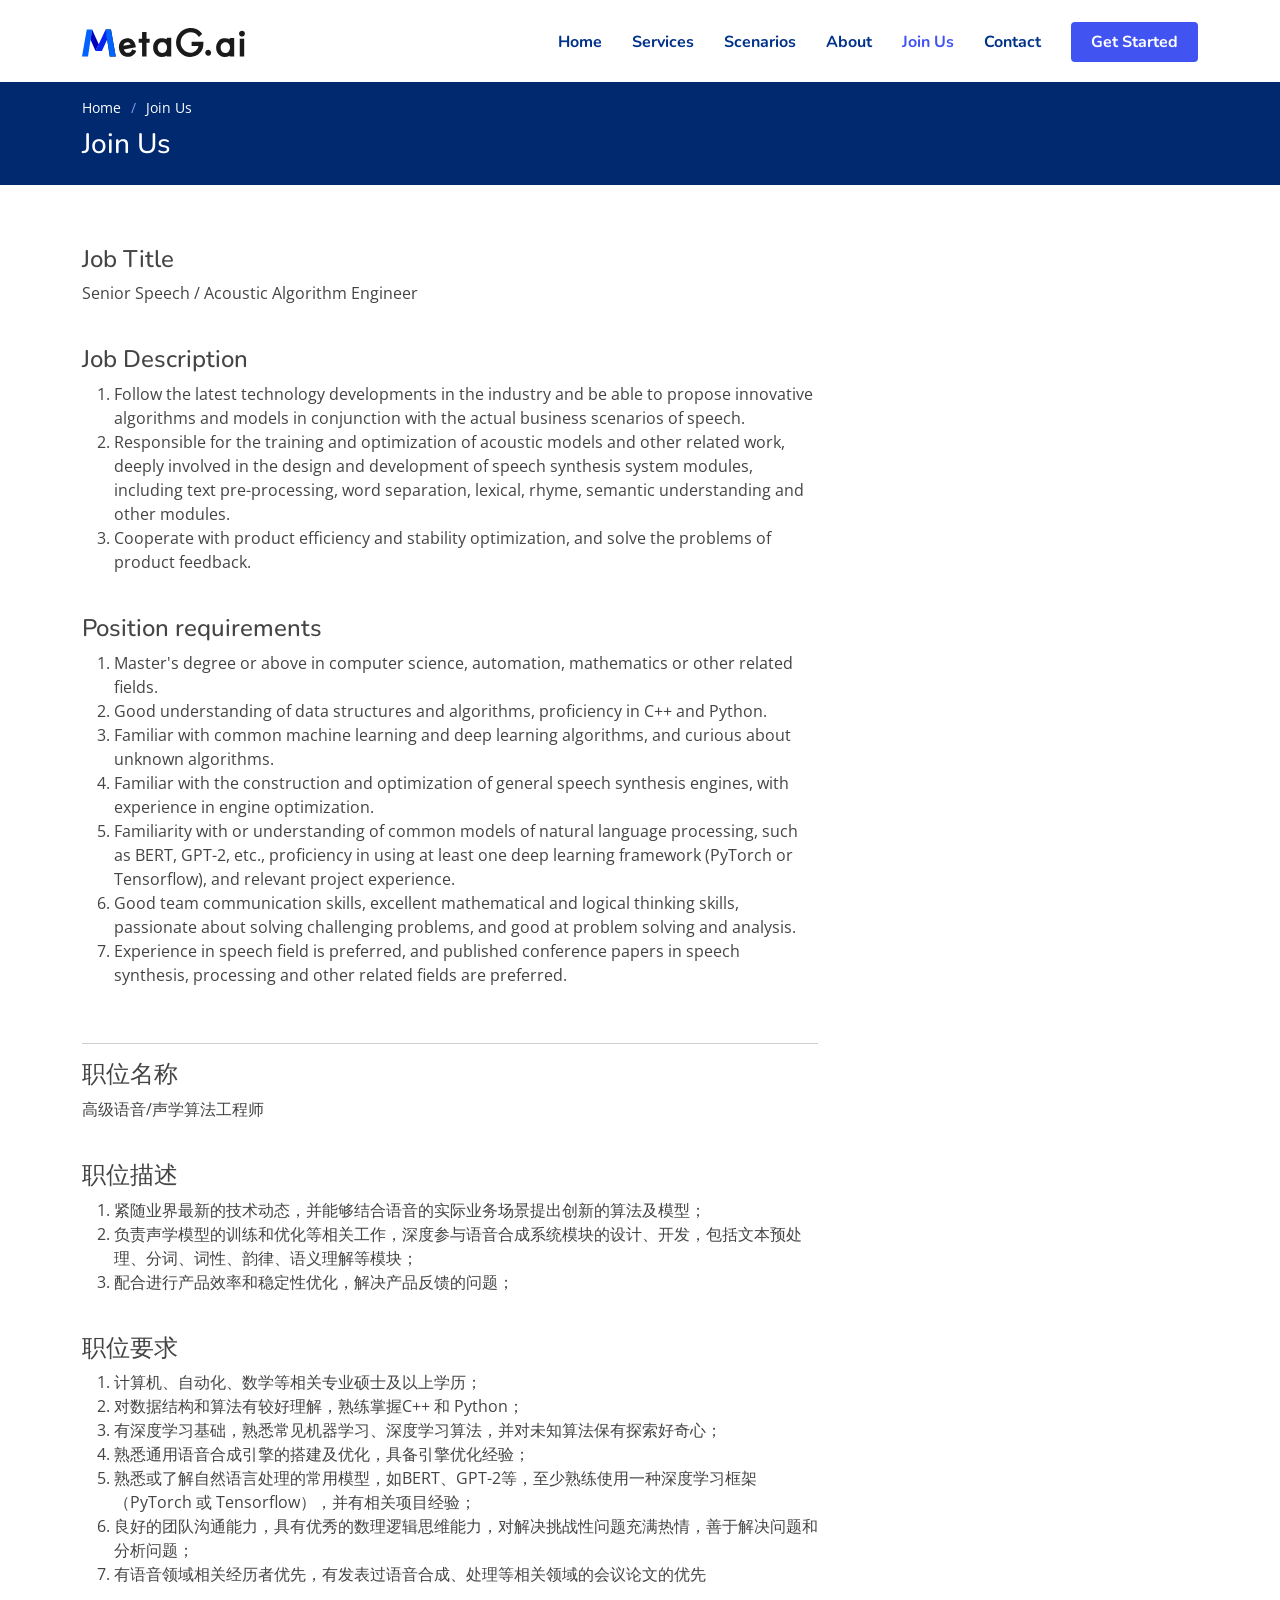
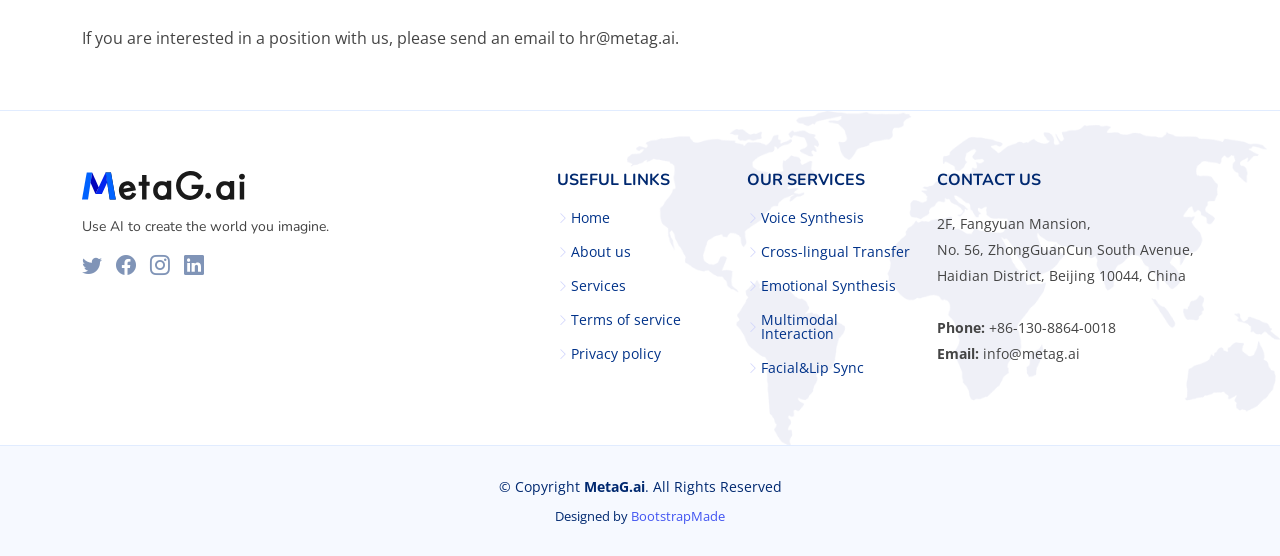
==== join-us.html @ 7a64cdd4 "add joinus page" ====
<!DOCTYPE html>
<html lang="en">

<head>
  <meta charset="utf-8">
  <meta content="width=device-width, initial-scale=1.0" name="viewport">

  <title>Join Us - MetagG.AI - Use AI to create the world you imagine</title>
  <meta content="MetaG.ai Use AI to creat the world you imagine" name="description">

  <meta content="metagai,metag,metag-ai" name="keywords">

  <!-- Favicons -->
  <link href="assets/img/favicon.png" rel="icon">
  <link href="assets/img/apple-touch-icon.png" rel="apple-touch-icon">

  <!-- Google Fonts -->
  <link href="https://fonts.googleapis.com/css?family=Open+Sans:300,300i,400,400i,600,600i,700,700i|Nunito:300,300i,400,400i,600,600i,700,700i|Poppins:300,300i,400,400i,500,500i,600,600i,700,700i" rel="stylesheet">

  <!-- Vendor CSS Files -->
  <link href="assets/vendor/aos/aos.css" rel="stylesheet">
  <link href="assets/vendor/bootstrap/css/bootstrap.min.css" rel="stylesheet">
  <link href="assets/vendor/bootstrap-icons/bootstrap-icons.css" rel="stylesheet">
  <link href="assets/vendor/glightbox/css/glightbox.min.css" rel="stylesheet">
  <link href="assets/vendor/remixicon/remixicon.css" rel="stylesheet">
  <link href="assets/vendor/swiper/swiper-bundle.min.css" rel="stylesheet">

  <!-- Template Main CSS File -->
  <link href="assets/css/style.css" rel="stylesheet">
</head>

<body>


  <!-- ======= Header ======= -->
  <header id="header" class="header fixed-top">
    <div class="container-fluid container-xl d-flex align-items-center justify-content-between">

      <a href="index.html" class="logo d-flex align-items-center">
        <img src="assets/img/logo.svg" alt="">
        <span></span>
      </a>

      <nav id="navbar" class="navbar">
        <ul>
          <li><a class="nav-link scrollto" href="/">Home</a></li>
          <li><a class="nav-link scrollto" href="/#services">Services</a></li>
          <li><a class="nav-link scrollto" href="/#features">Scenarios</a></li>
          <li><a class="nav-link scrollto" href="/#about">About</a></li>
	 <!--
          <li class="dropdown"><a href="#"><span>Drop Down</span> <i class="bi bi-chevron-down"></i></a>
            <ul>
              <li><a href="#">Drop Down 1</a></li>
              <li class="dropdown"><a href="#"><span>Deep Drop Down</span> <i class="bi bi-chevron-right"></i></a>
                <ul>
                  <li><a href="#">Deep Drop Down 1</a></li>
                  <li><a href="#">Deep Drop Down 2</a></li>
                  <li><a href="#">Deep Drop Down 3</a></li>
                  <li><a href="#">Deep Drop Down 4</a></li>
                  <li><a href="#">Deep Drop Down 5</a></li>
                </ul>
              </li>
              <li><a href="#">Drop Down 2</a></li>
              <li><a href="#">Drop Down 3</a></li>
              <li><a href="#">Drop Down 4</a></li>
            </ul>
          </li>
	  -->
          <li><a class="nav-link scrollto active" href="#">Join Us</a></li>
          <li><a class="nav-link scrollto" href="/#contact">Contact</a></li>
          <li><a class="getstarted scrollto" href="/#contact">Get Started</a></li>
        </ul>
        <i class="bi bi-list mobile-nav-toggle"></i>
      </nav><!-- .navbar -->

    </div>
  </header><!-- End Header -->

  <main id="main">

    <!-- ======= Breadcrumbs ======= -->
    <section class="breadcrumbs">
      <div class="container">

        <ol>
          <li><a href="index.html">Home</a></li>
          <li>Join Us</li>
        </ol>
        <h2>Join Us</h2>

      </div>
    </section><!-- End Breadcrumbs -->

    <section class="inner-page">
      <div class="container">
        <div class="row">
           <div class="col-lg-8 entries">

<h4>Job Title</h4>
    <p>Senior Speech / Acoustic Algorithm Engineer</p>
<br>
<h4>Job Description</h4>
    <ol>
    <li>Follow the latest technology developments in the industry and be able to propose innovative algorithms and models in conjunction with the actual business scenarios of speech.</li>
    <li>Responsible for the training and optimization of acoustic models and other related work, deeply involved in the design and development of speech synthesis system modules, including text pre-processing, word separation, lexical, rhyme, semantic understanding and other modules.</li>
    <li>Cooperate with product efficiency and stability optimization, and solve the problems of product feedback.</li>
    </ol>

<br>
<h4>Position requirements</h4>
    <ol>
    <li>Master's degree or above in computer science, automation, mathematics or other related fields.</li>
    <li>Good understanding of data structures and algorithms, proficiency in C++ and Python.</li>
    <li>Familiar with common machine learning and deep learning algorithms, and curious about unknown algorithms.</li>
    <li>Familiar with the construction and optimization of general speech synthesis engines, with experience in engine optimization.</li>
    <li>Familiarity with or understanding of common models of natural language processing, such as BERT, GPT-2, etc., proficiency in using at least one deep learning framework (PyTorch or Tensorflow), and relevant project experience.</li>
    <li>Good team communication skills, excellent mathematical and logical thinking skills, passionate about solving challenging problems, and good at problem solving and analysis.</li>
    <li>Experience in speech field is preferred, and published conference papers in speech synthesis, processing and other related fields are preferred.</li>
    </ol>


<br />
<hr />




<h4>职位名称</h4>
    <p>高级语音/声学算法工程师</p>
<br>
<h4>职位描述</h4>
    <ol>
    <li>紧随业界最新的技术动态，并能够结合语音的实际业务场景提出创新的算法及模型；</li>
    <li>负责声学模型的训练和优化等相关工作，深度参与语音合成系统模块的设计、开发，包括文本预处理、分词、词性、韵律、语义理解等模块；</li>
    <li>配合进行产品效率和稳定性优化，解决产品反馈的问题；</li>
    </ol>

<br>
<h4>职位要求</h4>
    <ol>
    <li>计算机、自动化、数学等相关专业硕士及以上学历；</li>
    <li>对数据结构和算法有较好理解，熟练掌握C++ 和 Python；</li>
    <li>有深度学习基础，熟悉常见机器学习、深度学习算法，并对未知算法保有探索好奇心；</li>
    <li>熟悉通用语音合成引擎的搭建及优化，具备引擎优化经验；</li>
    <li>熟悉或了解自然语言处理的常用模型，如BERT、GPT-2等，至少熟练使用一种深度学习框架（PyTorch 或 Tensorflow），并有相关项目经验；</li>
    <li>良好的团队沟通能力，具有优秀的数理逻辑思维能力，对解决挑战性问题充满热情，善于解决问题和分析问题；</li>
    <li>有语音领域相关经历者优先，有发表过语音合成、处理等相关领域的会议论文的优先 </li>
    </ol>
<br />
If you are interested in a position with us, please send an email to hr@metag.ai.


           </div>
         </div>
      </div>
    </section>

  </main><!-- End #main -->

  <!-- ======= Footer ======= -->
  <footer id="footer" class="footer">

    <div class="footer-top">
      <div class="container">
        <div class="row gy-4">
          <div class="col-lg-5 col-md-12 footer-info">
            <a href="index.html" class="logo d-flex align-items-center">
              <img src="assets/img/logo.svg" alt="">
              <span></span>
            </a>
            <p>Use AI to create the world you imagine.</p>
            <div class="social-links mt-3">
              <a href="#" class="twitter"><i class="bi bi-twitter"></i></a>
              <a href="#" class="facebook"><i class="bi bi-facebook"></i></a>
              <a href="#" class="instagram"><i class="bi bi-instagram"></i></a>
              <a href="#" class="linkedin"><i class="bi bi-linkedin"></i></a>
            </div>
          </div>

          <div class="col-lg-2 col-6 footer-links">
            <h4>Useful Links</h4>
            <ul>
              <li><i class="bi bi-chevron-right"></i> <a href="#">Home</a></li>
              <li><i class="bi bi-chevron-right"></i> <a href="#">About us</a></li>
              <li><i class="bi bi-chevron-right"></i> <a href="#">Services</a></li>
              <li><i class="bi bi-chevron-right"></i> <a href="#">Terms of service</a></li>
              <li><i class="bi bi-chevron-right"></i> <a href="#">Privacy policy</a></li>
            </ul>
          </div>

          <div class="col-lg-2 col-6 footer-links">
            <h4>Our Services</h4>
            <ul>
              <li><i class="bi bi-chevron-right"></i> <a href="#">Voice Synthesis</a></li>
              <li><i class="bi bi-chevron-right"></i> <a href="#">Cross-lingual Transfer</a></li>
              <li><i class="bi bi-chevron-right"></i> <a href="#">Emotional Synthesis</a></li>
              <li><i class="bi bi-chevron-right"></i> <a href="#">Multimodal Interaction</a></li>
              <li><i class="bi bi-chevron-right"></i> <a href="#">Facial&Lip Sync</a></li>
            </ul>
          </div>

          <div class="col-lg-3 col-md-12 footer-contact text-center text-md-start">
            <h4>Contact Us</h4>
            <p>
	      2F, Fangyuan Mansion, <br>
              No. 56, ZhongGuanCun South Avenue,<br>
              Haidian District, Beijing 10044, China <br>
              <br>
              <strong>Phone:</strong> +86-130-8864-0018<br>
              <strong>Email:</strong> info@metag.ai<br>
            </p>

          </div>

        </div>
      </div>
    </div>

    <div class="container">
      <div class="copyright">
        &copy; Copyright <strong><span>MetaG.ai</span></strong>. All Rights Reserved
      </div>
      <div class="credits">
        <!-- All the links in the footer should remain intact. -->
        <!-- You can delete the links only if you purchased the pro version. -->
        <!-- Licensing information: https://bootstrapmade.com/license/ -->
        <!-- Purchase the pro version with working PHP/AJAX contact form: https://bootstrapmade.com/flexstart-bootstrap-startup-template/ -->
        Designed by <a href="https://bootstrapmade.com/">BootstrapMade</a>
      </div>
    </div>
  </footer><!-- End Footer -->

  <a href="#" class="back-to-top d-flex align-items-center justify-content-center"><i class="bi bi-arrow-up-short"></i></a>

  <!-- Vendor JS Files -->
  <script src="assets/vendor/purecounter/purecounter.js"></script>
  <script src="assets/vendor/aos/aos.js"></script>
  <script src="assets/vendor/bootstrap/js/bootstrap.bundle.min.js"></script>
  <script src="assets/vendor/glightbox/js/glightbox.min.js"></script>
  <script src="assets/vendor/isotope-layout/isotope.pkgd.min.js"></script>
  <script src="assets/vendor/swiper/swiper-bundle.min.js"></script>
  <script src="assets/vendor/php-email-form/validate.js"></script>

  <!-- Template Main JS File -->
  <script src="assets/js/main.js"></script>

</body>

</html>
---- assets/css/style.css ----
/**
* Template Name: FlexStart - v1.9.0
* Template URL: https://bootstrapmade.com/flexstart-bootstrap-startup-template/
* Author: BootstrapMade.com
* License: https://bootstrapmade.com/license/
*/

/*--------------------------------------------------------------
# General
--------------------------------------------------------------*/
:root {
  scroll-behavior: smooth;
}

body {
  font-family: "Open Sans", sans-serif;
  color: #444444;
}

a {
  color: #4154f1;
  text-decoration: none;
}

a:hover {
  color: #717ff5;
  text-decoration: none;
}

h1, h2, h3, h4, h5, h6 {
  font-family: "Nunito", sans-serif;
}

/*--------------------------------------------------------------
# Sections
--------------------------------------------------------------*/
section {
  padding: 60px 0;
  overflow: hidden;
}

.section-header {
  text-align: center;
  padding-bottom: 40px;
}
.section-header h2 {
  font-size: 13px;
  letter-spacing: 1px;
  font-weight: 700;
  margin: 0;
  color: #4154f1;
  text-transform: uppercase;
}
.section-header p {
  margin: 10px 0 0 0;
  padding: 0;
  font-size: 38px;
  line-height: 42px;
  font-weight: 700;
  color: #012970;
}
@media (max-width: 768px) {
  .section-header p {
    font-size: 28px;
    line-height: 32px;
  }
}

/*--------------------------------------------------------------
# Breadcrumbs
--------------------------------------------------------------*/
.breadcrumbs {
  padding: 15px 0;
  background: #012970;
  min-height: 40px;
  margin-top: 82px;
  color: #fff;
}
@media (max-width: 992px) {
  .breadcrumbs {
    margin-top: 57px;
  }
}
.breadcrumbs h2 {
  font-size: 28px;
  font-weight: 500;
}
.breadcrumbs ol {
  display: flex;
  flex-wrap: wrap;
  list-style: none;
  padding: 0 0 10px 0;
  margin: 0;
  font-size: 14px;
}
.breadcrumbs ol a {
  color: #fff;
  transition: 0.3s;
}
.breadcrumbs ol a:hover {
  text-decoration: underline;
}
.breadcrumbs ol li + li {
  padding-left: 10px;
}
.breadcrumbs ol li + li::before {
  display: inline-block;
  padding-right: 10px;
  color: #8894f6;
  content: "/";
}

/*--------------------------------------------------------------
# Back to top button
--------------------------------------------------------------*/
.back-to-top {
  position: fixed;
  visibility: hidden;
  opacity: 0;
  right: 15px;
  bottom: 15px;
  z-index: 99999;
  background: #4154f1;
  width: 40px;
  height: 40px;
  border-radius: 4px;
  transition: all 0.4s;
}
.back-to-top i {
  font-size: 24px;
  color: #fff;
  line-height: 0;
}
.back-to-top:hover {
  background: #6776f4;
  color: #fff;
}
.back-to-top.active {
  visibility: visible;
  opacity: 1;
}

/*--------------------------------------------------------------
# Disable aos animation delay on mobile devices
--------------------------------------------------------------*/
@media screen and (max-width: 768px) {
  [data-aos-delay] {
    transition-delay: 0 !important;
  }
}
/*--------------------------------------------------------------
# Header
--------------------------------------------------------------*/
.header {
  transition: all 0.5s;
  z-index: 997;
  padding: 20px 0;
}
.header.header-scrolled {
  background: #fff;
  padding: 15px 0;
  box-shadow: 0px 2px 20px rgba(1, 41, 112, 0.1);
}
.header .logo {
  line-height: 0;
}
.header .logo img {
  max-height: 40px;
  margin-right: 6px;
}
.header .logo span {
  font-size: 30px;
  font-weight: 700;
  letter-spacing: 1px;
  color: #012970;
  font-family: "Nunito", sans-serif;
  margin-top: 3px;
}

/*--------------------------------------------------------------
# Navigation Menu
--------------------------------------------------------------*/
/**
* Desktop Navigation 
*/
.navbar {
  padding: 0;
}
.navbar ul {
  margin: 0;
  padding: 0;
  display: flex;
  list-style: none;
  align-items: center;
}
.navbar li {
  position: relative;
}
.navbar a, .navbar a:focus {
  display: flex;
  align-items: center;
  justify-content: space-between;
  padding: 10px 0 10px 30px;
  font-family: "Nunito", sans-serif;
  font-size: 16px;
  font-weight: 700;
  color: #013289;
  white-space: nowrap;
  transition: 0.3s;
}
.navbar a i, .navbar a:focus i {
  font-size: 12px;
  line-height: 0;
  margin-left: 5px;
}
.navbar a:hover, .navbar .active, .navbar .active:focus, .navbar li:hover > a {
  color: #4154f1;
}
.navbar .getstarted, .navbar .getstarted:focus {
  background: #4154f1;
  padding: 8px 20px;
  margin-left: 30px;
  border-radius: 4px;
  color: #fff;
}
.navbar .getstarted:hover, .navbar .getstarted:focus:hover {
  color: #fff;
  background: #5969f3;
}
.navbar .dropdown ul {
  display: block;
  position: absolute;
  left: 14px;
  top: calc(100% + 30px);
  margin: 0;
  padding: 10px 0;
  z-index: 99;
  opacity: 0;
  visibility: hidden;
  background: #fff;
  box-shadow: 0px 0px 30px rgba(127, 137, 161, 0.25);
  transition: 0.3s;
  border-radius: 4px;
}
.navbar .dropdown ul li {
  min-width: 200px;
}
.navbar .dropdown ul a {
  padding: 10px 20px;
  font-size: 15px;
  text-transform: none;
  font-weight: 600;
}
.navbar .dropdown ul a i {
  font-size: 12px;
}
.navbar .dropdown ul a:hover, .navbar .dropdown ul .active:hover, .navbar .dropdown ul li:hover > a {
  color: #4154f1;
}
.navbar .dropdown:hover > ul {
  opacity: 1;
  top: 100%;
  visibility: visible;
}
.navbar .dropdown .dropdown ul {
  top: 0;
  left: calc(100% - 30px);
  visibility: hidden;
}
.navbar .dropdown .dropdown:hover > ul {
  opacity: 1;
  top: 0;
  left: 100%;
  visibility: visible;
}
@media (max-width: 1366px) {
  .navbar .dropdown .dropdown ul {
    left: -90%;
  }
  .navbar .dropdown .dropdown:hover > ul {
    left: -100%;
  }
}

/**
* Mobile Navigation 
*/
.mobile-nav-toggle {
  color: #012970;
  font-size: 28px;
  cursor: pointer;
  display: none;
  line-height: 0;
  transition: 0.5s;
}
.mobile-nav-toggle.bi-x {
  color: #fff;
}

@media (max-width: 991px) {
  .mobile-nav-toggle {
    display: block;
  }

  .navbar ul {
    display: none;
  }
}
.navbar-mobile {
  position: fixed;
  overflow: hidden;
  top: 0;
  right: 0;
  left: 0;
  bottom: 0;
  background: rgba(1, 22, 61, 0.9);
  transition: 0.3s;
}
.navbar-mobile .mobile-nav-toggle {
  position: absolute;
  top: 15px;
  right: 15px;
}
.navbar-mobile ul {
  display: block;
  position: absolute;
  top: 55px;
  right: 15px;
  bottom: 15px;
  left: 15px;
  padding: 10px 0;
  border-radius: 10px;
  background-color: #fff;
  overflow-y: auto;
  transition: 0.3s;
}
.navbar-mobile a, .navbar-mobile a:focus {
  padding: 10px 20px;
  font-size: 15px;
  color: #012970;
}
.navbar-mobile a:hover, .navbar-mobile .active, .navbar-mobile li:hover > a {
  color: #4154f1;
}
.navbar-mobile .getstarted, .navbar-mobile .getstarted:focus {
  margin: 15px;
}
.navbar-mobile .dropdown ul {
  position: static;
  display: none;
  margin: 10px 20px;
  padding: 10px 0;
  z-index: 99;
  opacity: 1;
  visibility: visible;
  background: #fff;
  box-shadow: 0px 0px 30px rgba(127, 137, 161, 0.25);
}
.navbar-mobile .dropdown ul li {
  min-width: 200px;
}
.navbar-mobile .dropdown ul a {
  padding: 10px 20px;
}
.navbar-mobile .dropdown ul a i {
  font-size: 12px;
}
.navbar-mobile .dropdown ul a:hover, .navbar-mobile .dropdown ul .active:hover, .navbar-mobile .dropdown ul li:hover > a {
  color: #4154f1;
}
.navbar-mobile .dropdown > .dropdown-active {
  display: block;
}

/*--------------------------------------------------------------
# Hero Section
--------------------------------------------------------------*/
.hero {
  width: 100%;
  height: 100vh;
  background: url(../img/hero-bg.png) top center no-repeat;
  background-size: cover;
}
.hero h1 {
  margin: 0;
  font-size: 48px;
  font-weight: 700;
  color: #012970;
}
.hero h2 {
  color: #444444;
  margin: 15px 0 0 0;
  font-size: 26px;
}
.hero .btn-get-started {
  margin-top: 30px;
  line-height: 0;
  padding: 15px 40px;
  border-radius: 4px;
  transition: 0.5s;
  color: #fff;
  background: #4154f1;
  box-shadow: 0px 5px 30px rgba(65, 84, 241, 0.4);
}
.hero .btn-get-started span {
  font-family: "Nunito", sans-serif;
  font-weight: 600;
  font-size: 16px;
  letter-spacing: 1px;
}
.hero .btn-get-started i {
  margin-left: 5px;
  font-size: 18px;
  transition: 0.3s;
}
.hero .btn-get-started:hover i {
  transform: translateX(5px);
}
.hero .hero-img {
  text-align: right;
}
@media (min-width: 1024px) {
  .hero {
    background-attachment: fixed;
  }
}
@media (max-width: 991px) {
  .hero {
    height: auto;
    padding: 120px 0 60px 0;
  }
  .hero .hero-img {
    text-align: center;
    margin-top: 80px;
  }
  .hero .hero-img img {
    width: 80%;
  }
}
@media (max-width: 768px) {
  .hero {
    text-align: center;
  }
  .hero h1 {
    font-size: 32px;
  }
  .hero h2 {
    font-size: 24px;
  }
  .hero .hero-img img {
    width: 100%;
  }
}

/*--------------------------------------------------------------
# Index Page
--------------------------------------------------------------*/
/*--------------------------------------------------------------
# About
--------------------------------------------------------------*/
.about .content {
  background-color: #f6f9ff;
  padding: 40px;
}
.about h3 {
  font-size: 14px;
  font-weight: 700;
  color: #4154f1;
  text-transform: uppercase;
}
.about h2 {
  font-size: 24px;
  font-weight: 700;
  color: #012970;
}
.about p {
  margin: 15px 0 30px 0;
  line-height: 24px;
}
.about .btn-read-more {
  line-height: 0;
  padding: 15px 40px;
  border-radius: 4px;
  transition: 0.5s;
  color: #fff;
  background: #4154f1;
  box-shadow: 0px 5px 25px rgba(65, 84, 241, 0.3);
}
.about .btn-read-more span {
  font-family: "Nunito", sans-serif;
  font-weight: 600;
  font-size: 16px;
  letter-spacing: 1px;
}
.about .btn-read-more i {
  margin-left: 5px;
  font-size: 18px;
  transition: 0.3s;
}
.about .btn-read-more:hover i {
  transform: translateX(5px);
}

/*--------------------------------------------------------------
# Values
--------------------------------------------------------------*/
.values .box {
  padding: 30px;
  box-shadow: 0px 0 5px rgba(1, 41, 112, 0.08);
  text-align: center;
  transition: 0.3s;
  height: 100%;
}
.values .box img {
  padding: 30px 50px;
  transition: 0.5s;
  transform: scale(1.1);
}
.values .box h3 {
  font-size: 24px;
  color: #012970;
  font-weight: 700;
  margin-bottom: 18px;
}
.values .box:hover {
  box-shadow: 0px 0 30px rgba(1, 41, 112, 0.08);
}
.values .box:hover img {
  transform: scale(1);
}

/*--------------------------------------------------------------
# Counts
--------------------------------------------------------------*/
.counts {
  padding: 70px 0 60px;
}
.counts .count-box {
  display: flex;
  align-items: center;
  padding: 30px;
  width: 100%;
  background: #fff;
  box-shadow: 0px 0 30px rgba(1, 41, 112, 0.08);
}
.counts .count-box i {
  font-size: 42px;
  line-height: 0;
  margin-right: 20px;
  color: #4154f1;
}
.counts .count-box span {
  font-size: 36px;
  display: block;
  font-weight: 600;
  color: #0b198f;
}
.counts .count-box p {
  padding: 0;
  margin: 0;
  font-family: "Nunito", sans-serif;
  font-size: 14px;
}

/*--------------------------------------------------------------
# Features
--------------------------------------------------------------*/
.features .feature-box {
  padding: 24px 20px;
  box-shadow: 0px 0 30px rgba(1, 41, 112, 0.08);
  transition: 0.3s;
  height: 100%;
}
.features .feature-box h3 {
  font-size: 18px;
  color: #012970;
  font-weight: 700;
  margin: 0;
}
.features .feature-box i {
  line-height: 0;
  background: #ecf3ff;
  padding: 4px;
  margin-right: 10px;
  font-size: 24px;
  border-radius: 3px;
  transition: 0.3s;
}
.features .feature-box:hover i {
  background: #4154f1;
  color: #fff;
}
.features .feture-tabs {
  margin-top: 120px;
}
.features .feture-tabs h3 {
  color: #012970;
  font-weight: 700;
  font-size: 32px;
  margin-bottom: 10px;
}
@media (max-width: 768px) {
  .features .feture-tabs h3 {
    font-size: 28px;
  }
}
.features .feture-tabs .nav-pills {
  border-bottom: 1px solid #eee;
}
.features .feture-tabs .nav-link {
  background: none;
  text-transform: uppercase;
  font-size: 15px;
  font-weight: 600;
  color: #012970;
  padding: 12px 0;
  margin-right: 25px;
  margin-bottom: -2px;
  border-radius: 0;
}
.features .feture-tabs .nav-link.active {
  color: #4154f1;
  border-bottom: 3px solid #4154f1;
}
.features .feture-tabs .tab-content h4 {
  font-size: 18px;
  margin: 0;
  font-weight: 700;
  color: #012970;
}
.features .feture-tabs .tab-content i {
  font-size: 24px;
  line-height: 0;
  margin-right: 8px;
  color: #4154f1;
}
.features .feature-icons {
  margin-top: 8px;
}
.features .feature-icons h3 {
  color: #012970;
  font-weight: 700;
  font-size: 32px;
  margin-bottom: 20px;
  text-align: center;
}
@media (max-width: 768px) {
  .features .feature-icons h3 {
    font-size: 28px;
  }
}
.features .feature-icons .content .icon-box {
  display: flex;
}
.features .feature-icons .content .icon-box h4 {
  font-size: 20px;
  font-weight: 700;
  margin: 0 0 10px 0;
  color: #012970;
}
.features .feature-icons .content .icon-box i {
  font-size: 44px;
  line-height: 44px;
  color: #0245bc;
  margin-right: 15px;
}
.features .feature-icons .content .icon-box p {
  font-size: 15px;
  color: #848484;
}

/*--------------------------------------------------------------
# Services
--------------------------------------------------------------*/
.services .service-box {
  box-shadow: 0px 0 30px rgba(1, 41, 112, 0.08);
  height: 100%;
  padding: 60px 30px;
  text-align: center;
  transition: 0.3s;
  border-radius: 5px;
}
.services .service-box .icon {
  font-size: 36px;
  padding: 40px 20px;
  border-radius: 4px;
  position: relative;
  margin-bottom: 25px;
  display: inline-block;
  line-height: 0;
  transition: 0.3s;
}
.services .service-box h3 {
  color: #444444;
  font-weight: 700;
}
.services .service-box .read-more {
  display: inline-flex;
  align-items: center;
  justify-content: center;
  font-weight: 600;
  font-size: 16px;
  padding: 8px 20px;
}
.services .service-box .read-more i {
  line-height: 0;
  margin-left: 5px;
  font-size: 18px;
}
.services .service-box.blue {
  border-bottom: 3px solid #2db6fa;
}
.services .service-box.blue .icon {
  color: #2db6fa;
  background: #dbf3fe;
}
.services .service-box.blue .read-more {
  color: #2db6fa;
}
.services .service-box.blue:hover {
  background: #2db6fa;
}
.services .service-box.orange {
  border-bottom: 3px solid #f68c09;
}
.services .service-box.orange .icon {
  color: #f68c09;
  background: #fde3c4;
}
.services .service-box.orange .read-more {
  color: #f68c09;
}
.services .service-box.orange:hover {
  background: #f68c09;
}
.services .service-box.green {
  border-bottom: 3px solid #08da4e;
}
.services .service-box.green .icon {
  color: #08da4e;
  background: #cffddf;
}
.services .service-box.green .read-more {
  color: #08da4e;
}
.services .service-box.green:hover {
  background: #08da4e;
}
.services .service-box.red {
  border-bottom: 3px solid #e9222c;
}
.services .service-box.red .icon {
  color: #e9222c;
  background: #fef7f8;
}
.services .service-box.red .read-more {
  color: #e9222c;
}
.services .service-box.red:hover {
  background: #e9222c;
}
.services .service-box.purple {
  border-bottom: 3px solid #b50edf;
}
.services .service-box.purple .icon {
  color: #b50edf;
  background: #f8e4fd;
}
.services .service-box.purple .read-more {
  color: #b50edf;
}
.services .service-box.purple:hover {
  background: #b50edf;
}
.services .service-box.pink {
  border-bottom: 3px solid #f51f9c;
}
.services .service-box.pink .icon {
  color: #f51f9c;
  background: #feecf7;
}
.services .service-box.pink .read-more {
  color: #f51f9c;
}
.services .service-box.pink:hover {
  background: #f51f9c;
}
.services .service-box:hover h3, .services .service-box:hover p, .services .service-box:hover .read-more {
  color: #fff;
}
.services .service-box:hover .icon {
  background: #fff;
}

/*--------------------------------------------------------------
# Pricing
--------------------------------------------------------------*/
.pricing .box {
  padding: 40px 20px;
  background: #fff;
  text-align: center;
  box-shadow: 0px 0 30px rgba(1, 41, 112, 0.08);
  border-radius: 4px;
  position: relative;
  overflow: hidden;
  transition: 0.3s;
}
.pricing .box:hover {
  transform: scale(1.1);
  box-shadow: 0px 0 30px rgba(1, 41, 112, 0.1);
}
.pricing h3 {
  font-weight: 700;
  font-size: 18px;
  margin-bottom: 15px;
}
.pricing .price {
  font-size: 36px;
  color: #444444;
  font-weight: 600;
  font-family: "Poppins", sans-serif;
}
.pricing .price sup {
  font-size: 20px;
  top: -15px;
  left: -3px;
}
.pricing .price span {
  color: #bababa;
  font-size: 16px;
  font-weight: 300;
}
.pricing img {
  padding: 30px 40px;
}
.pricing ul {
  padding: 0;
  list-style: none;
  color: #444444;
  text-align: center;
  line-height: 26px;
  font-size: 16px;
  margin-bottom: 25px;
}
.pricing ul li {
  padding-bottom: 10px;
}
.pricing ul .na {
  color: #ccc;
  text-decoration: line-through;
}
.pricing .btn-buy {
  display: inline-block;
  padding: 8px 40px 10px 40px;
  border-radius: 50px;
  color: #4154f1;
  transition: none;
  font-size: 16px;
  font-weight: 400;
  font-family: "Nunito", sans-serif;
  font-weight: 600;
  transition: 0.3s;
  border: 1px solid #4154f1;
}
.pricing .btn-buy:hover {
  background: #4154f1;
  color: #fff;
}
.pricing .featured {
  width: 200px;
  position: absolute;
  top: 18px;
  right: -68px;
  transform: rotate(45deg);
  z-index: 1;
  font-size: 14px;
  padding: 1px 0 3px 0;
  background: #4154f1;
  color: #fff;
}

/*--------------------------------------------------------------
# F.A.Q
--------------------------------------------------------------*/
.faq .accordion-collapse {
  border: 0;
}
.faq .accordion-button {
  padding: 15px 15px 20px 0;
  font-weight: 600;
  border: 0;
  font-size: 18px;
  color: #444444;
  text-align: left;
}
.faq .accordion-button:focus {
  box-shadow: none;
}
.faq .accordion-button:not(.collapsed) {
  background: none;
  color: #4154f1;
  border-bottom: 0;
}
.faq .accordion-body {
  padding: 0 0 25px 0;
  border: 0;
}

/*--------------------------------------------------------------
# Portfolio
--------------------------------------------------------------*/
.portfolio #portfolio-flters {
  padding: 0;
  margin: 0 auto 25px auto;
  list-style: none;
  text-align: center;
  background: white;
  border-radius: 50px;
  padding: 2px 15px;
}
.portfolio #portfolio-flters li {
  cursor: pointer;
  display: inline-block;
  padding: 8px 20px 10px 20px;
  font-size: 15px;
  font-weight: 600;
  line-height: 1;
  color: #444444;
  margin: 0 4px 8px 4px;
  transition: 0.3s;
  border-radius: 50px;
  border: 1px solid #fff;
}
.portfolio #portfolio-flters li:hover, .portfolio #portfolio-flters li.filter-active {
  color: #4154f1;
  border-color: #4154f1;
}
.portfolio #portfolio-flters li:last-child {
  margin-right: 0;
}
.portfolio .portfolio-wrap {
  transition: 0.3s;
  position: relative;
  overflow: hidden;
  z-index: 1;
  background: rgba(255, 255, 255, 0.75);
}
.portfolio .portfolio-wrap::before {
  content: "";
  background: rgba(255, 255, 255, 0.75);
  position: absolute;
  left: 30px;
  right: 30px;
  top: 30px;
  bottom: 30px;
  transition: all ease-in-out 0.3s;
  z-index: 2;
  opacity: 0;
}
.portfolio .portfolio-wrap img {
  transition: 1s;
}
.portfolio .portfolio-wrap .portfolio-info {
  opacity: 0;
  position: absolute;
  top: 0;
  left: 0;
  right: 0;
  bottom: 0;
  text-align: center;
  z-index: 3;
  transition: all ease-in-out 0.3s;
  display: flex;
  flex-direction: column;
  justify-content: center;
  align-items: center;
}
.portfolio .portfolio-wrap .portfolio-info::before {
  display: block;
  content: "";
  width: 48px;
  height: 48px;
  position: absolute;
  top: 35px;
  left: 35px;
  border-top: 3px solid rgba(1, 41, 112, 0.2);
  border-left: 3px solid rgba(1, 41, 112, 0.2);
  transition: all 0.5s ease 0s;
  z-index: 9994;
}
.portfolio .portfolio-wrap .portfolio-info::after {
  display: block;
  content: "";
  width: 48px;
  height: 48px;
  position: absolute;
  bottom: 35px;
  right: 35px;
  border-bottom: 3px solid rgba(1, 41, 112, 0.2);
  border-right: 3px solid rgba(1, 41, 112, 0.2);
  transition: all 0.5s ease 0s;
  z-index: 9994;
}
.portfolio .portfolio-wrap .portfolio-info h4 {
  font-size: 20px;
  color: #012970;
  font-weight: 700;
}
.portfolio .portfolio-wrap .portfolio-info p {
  color: #012970;
  font-weight: 600;
  font-size: 14px;
  text-transform: uppercase;
  padding: 0;
  margin: 0;
}
.portfolio .portfolio-wrap .portfolio-links {
  text-align: center;
  z-index: 4;
}
.portfolio .portfolio-wrap .portfolio-links a {
  color: #fff;
  background: #4154f1;
  margin: 10px 2px;
  width: 36px;
  height: 36px;
  display: inline-flex;
  align-items: center;
  justify-content: center;
  border-radius: 50%;
  transition: 0.3s;
}
.portfolio .portfolio-wrap .portfolio-links a i {
  font-size: 24px;
  line-height: 0;
}
.portfolio .portfolio-wrap .portfolio-links a:hover {
  background: #5969f3;
}
.portfolio .portfolio-wrap:hover img {
  transform: scale(1.1);
}
.portfolio .portfolio-wrap:hover::before {
  top: 0;
  left: 0;
  right: 0;
  bottom: 0;
  opacity: 1;
}
.portfolio .portfolio-wrap:hover .portfolio-info {
  opacity: 1;
}
.portfolio .portfolio-wrap:hover .portfolio-info::before {
  top: 15px;
  left: 15px;
}
.portfolio .portfolio-wrap:hover .portfolio-info::after {
  bottom: 15px;
  right: 15px;
}

/*--------------------------------------------------------------
# Portfolio Details
--------------------------------------------------------------*/
.portfolio-details {
  padding-top: 40px;
}
.portfolio-details .portfolio-details-slider img {
  width: 100%;
}
.portfolio-details .portfolio-details-slider .swiper-pagination {
  margin-top: 20px;
  position: relative;
}
.portfolio-details .portfolio-details-slider .swiper-pagination .swiper-pagination-bullet {
  width: 12px;
  height: 12px;
  background-color: #fff;
  opacity: 1;
  border: 1px solid #4154f1;
}
.portfolio-details .portfolio-details-slider .swiper-pagination .swiper-pagination-bullet-active {
  background-color: #4154f1;
}
.portfolio-details .portfolio-info {
  padding: 30px;
  box-shadow: 0px 0 30px rgba(1, 41, 112, 0.08);
}
.portfolio-details .portfolio-info h3 {
  font-size: 22px;
  font-weight: 700;
  margin-bottom: 20px;
  padding-bottom: 20px;
  border-bottom: 1px solid #eee;
}
.portfolio-details .portfolio-info ul {
  list-style: none;
  padding: 0;
  font-size: 15px;
}
.portfolio-details .portfolio-info ul li + li {
  margin-top: 10px;
}
.portfolio-details .portfolio-description {
  padding-top: 30px;
}
.portfolio-details .portfolio-description h2 {
  font-size: 26px;
  font-weight: 700;
  margin-bottom: 20px;
}
.portfolio-details .portfolio-description p {
  padding: 0;
}

/*--------------------------------------------------------------
# Testimonials
--------------------------------------------------------------*/
.testimonials .testimonial-item {
  box-sizing: content-box;
  padding: 30px;
  margin: 40px 30px;
  box-shadow: 0px 0 20px rgba(1, 41, 112, 0.1);
  background: #fff;
  min-height: 320px;
  display: flex;
  flex-direction: column;
  text-align: center;
  transition: 0.3s;
}
.testimonials .testimonial-item .stars {
  margin-bottom: 15px;
}
.testimonials .testimonial-item .stars i {
  color: #ffc107;
  margin: 0 1px;
}
.testimonials .testimonial-item .testimonial-img {
  width: 90px;
  border-radius: 50%;
  border: 4px solid #fff;
  margin: 0 auto;
}
.testimonials .testimonial-item h3 {
  font-size: 18px;
  font-weight: bold;
  margin: 10px 0 5px 0;
  color: #111;
}
.testimonials .testimonial-item h4 {
  font-size: 14px;
  color: #999;
  margin: 0;
}
.testimonials .testimonial-item p {
  font-style: italic;
  margin: 0 auto 15px auto;
}
.testimonials .swiper-pagination {
  margin-top: 20px;
  position: relative;
}
.testimonials .swiper-pagination .swiper-pagination-bullet {
  width: 12px;
  height: 12px;
  background-color: #fff;
  opacity: 1;
  border: 1px solid #4154f1;
}
.testimonials .swiper-pagination .swiper-pagination-bullet-active {
  background-color: #4154f1;
}
.testimonials .swiper-slide {
  opacity: 0.3;
}
@media (max-width: 1199px) {
  .testimonials .swiper-slide-active {
    opacity: 1;
  }
  .testimonials .swiper-pagination {
    margin-top: 0;
  }
}
@media (min-width: 1200px) {
  .testimonials .swiper-slide-next {
    opacity: 1;
    transform: scale(1.12);
  }
}

/*--------------------------------------------------------------
# Team
--------------------------------------------------------------*/
.team {
  background: #fff;
  padding: 60px 0;
}
.team .member {
  overflow: hidden;
  text-align: center;
  border-radius: 5px;
  background: #fff;
  box-shadow: 0px 0 30px rgba(1, 41, 112, 0.08);
  transition: 0.3s;
}
.team .member .member-img {
  position: relative;
  overflow: hidden;
}
.team .member .member-img:after {
  position: absolute;
  content: "";
  left: 0;
  bottom: 0;
  height: 100%;
  width: 100%;
  background: url(../img/team-shape.svg) no-repeat center bottom;
  background-size: contain;
  z-index: 1;
}
.team .member .social {
  position: absolute;
  right: -100%;
  top: 30px;
  opacity: 0;
  border-radius: 4px;
  transition: 0.5s;
  background: rgba(255, 255, 255, 0.3);
  z-index: 2;
}
.team .member .social a {
  transition: color 0.3s;
  color: rgba(1, 41, 112, 0.5);
  margin: 15px 12px;
  display: block;
  line-height: 0;
  text-align: center;
}
.team .member .social a:hover {
  color: rgba(1, 41, 112, 0.8);
}
.team .member .social i {
  font-size: 18px;
}
.team .member .member-info {
  padding: 10px 15px 20px 15px;
}
.team .member .member-info h4 {
  font-weight: 700;
  margin-bottom: 5px;
  font-size: 20px;
  color: #012970;
}
.team .member .member-info span {
  display: block;
  font-size: 14px;
  font-weight: 400;
  color: #aaaaaa;
}
.team .member .member-info p {
  font-style: italic;
  font-size: 14px;
  padding-top: 15px;
  line-height: 26px;
  color: #5e5e5e;
}
.team .member:hover {
  transform: scale(1.08);
  box-shadow: 0px 0 30px rgba(1, 41, 112, 0.1);
}
.team .member:hover .social {
  right: 8px;
  opacity: 1;
}

/*--------------------------------------------------------------
# Clients
--------------------------------------------------------------*/
.clients .clients-slider .swiper-slide img {
  opacity: 0.5;
  transition: 0.3s;
}
.clients .clients-slider .swiper-slide img:hover {
  opacity: 1;
}
.clients .clients-slider .swiper-pagination {
  margin-top: 20px;
  position: relative;
}
.clients .clients-slider .swiper-pagination .swiper-pagination-bullet {
  width: 12px;
  height: 12px;
  background-color: #fff;
  opacity: 1;
  border: 1px solid #4154f1;
}
.clients .clients-slider .swiper-pagination .swiper-pagination-bullet-active {
  background-color: #4154f1;
}

/*--------------------------------------------------------------
# Recent Blog Posts
--------------------------------------------------------------*/
.recent-blog-posts .post-box {
  box-shadow: 0px 0 30px rgba(1, 41, 112, 0.08);
  transition: 0.3s;
  height: 100%;
  overflow: hidden;
  padding: 30px;
  border-radius: 8px;
  position: relative;
  display: flex;
  flex-direction: column;
}
.recent-blog-posts .post-box .post-img {
  overflow: hidden;
  margin: -30px -30px 15px -30px;
  position: relative;
}
.recent-blog-posts .post-box .post-img img {
  transition: 0.5s;
}
.recent-blog-posts .post-box .post-date {
  font-size: 16px;
  font-weight: 600;
  color: rgba(1, 41, 112, 0.6);
  display: block;
  margin-bottom: 10px;
}
.recent-blog-posts .post-box .post-title {
  font-size: 24px;
  color: #012970;
  font-weight: 700;
  margin-bottom: 18px;
  position: relative;
  transition: 0.3s;
}
.recent-blog-posts .post-box .readmore {
  display: flex;
  align-items: center;
  font-weight: 600;
  line-height: 1;
  transition: 0.3s;
}
.recent-blog-posts .post-box .readmore i {
  line-height: 0;
  margin-left: 4px;
  font-size: 18px;
}
.recent-blog-posts .post-box:hover .post-title {
  color: #4154f1;
}
.recent-blog-posts .post-box:hover .post-img img {
  transform: rotate(6deg) scale(1.2);
}

/*--------------------------------------------------------------
# Contact
--------------------------------------------------------------*/
.contact .info-box {
  color: #444444;
  background: #fafbff;
  padding: 30px;
}
.contact .info-box i {
  font-size: 38px;
  line-height: 0;
  color: #4154f1;
}
.contact .info-box h3 {
  font-size: 20px;
  color: #012970;
  font-weight: 700;
  margin: 20px 0 10px 0;
}
.contact .info-box p {
  padding: 0;
  line-height: 24px;
  font-size: 14px;
  margin-bottom: 0;
}
.contact .php-email-form {
  background: #fafbff;
  padding: 30px;
  height: 100%;
}
.contact .php-email-form .error-message {
  display: none;
  color: #fff;
  background: #ed3c0d;
  text-align: left;
  padding: 15px;
  margin-bottom: 24px;
  font-weight: 600;
}
.contact .php-email-form .sent-message {
  display: none;
  color: #fff;
  background: #18d26e;
  text-align: center;
  padding: 15px;
  margin-bottom: 24px;
  font-weight: 600;
}
.contact .php-email-form .loading {
  display: none;
  background: #fff;
  text-align: center;
  padding: 15px;
  margin-bottom: 24px;
}
.contact .php-email-form .loading:before {
  content: "";
  display: inline-block;
  border-radius: 50%;
  width: 24px;
  height: 24px;
  margin: 0 10px -6px 0;
  border: 3px solid #18d26e;
  border-top-color: #eee;
  -webkit-animation: animate-loading 1s linear infinite;
  animation: animate-loading 1s linear infinite;
}
.contact .php-email-form input, .contact .php-email-form textarea {
  border-radius: 0;
  box-shadow: none;
  font-size: 14px;
  border-radius: 0;
}
.contact .php-email-form input:focus, .contact .php-email-form textarea:focus {
  border-color: #4154f1;
}
.contact .php-email-form input {
  padding: 10px 15px;
}
.contact .php-email-form textarea {
  padding: 12px 15px;
}
.contact .php-email-form button[type=submit] {
  background: #4154f1;
  border: 0;
  padding: 10px 30px;
  color: #fff;
  transition: 0.4s;
  border-radius: 4px;
}
.contact .php-email-form button[type=submit]:hover {
  background: #5969f3;
}
@-webkit-keyframes animate-loading {
  0% {
    transform: rotate(0deg);
  }
  100% {
    transform: rotate(360deg);
  }
}
@keyframes animate-loading {
  0% {
    transform: rotate(0deg);
  }
  100% {
    transform: rotate(360deg);
  }
}

/*--------------------------------------------------------------
# Blog
--------------------------------------------------------------*/
.blog {
  padding: 40px 0 20px 0;
}
.blog .entry {
  padding: 30px;
  margin-bottom: 60px;
  box-shadow: 0 4px 16px rgba(0, 0, 0, 0.1);
}
.blog .entry .entry-img {
  max-height: 440px;
  margin: -30px -30px 20px -30px;
  overflow: hidden;
}
.blog .entry .entry-title {
  font-size: 28px;
  font-weight: bold;
  padding: 0;
  margin: 0 0 20px 0;
}
.blog .entry .entry-title a {
  color: #012970;
  transition: 0.3s;
}
.blog .entry .entry-title a:hover {
  color: #4154f1;
}
.blog .entry .entry-meta {
  margin-bottom: 15px;
  color: #4084fd;
}
.blog .entry .entry-meta ul {
  display: flex;
  flex-wrap: wrap;
  list-style: none;
  align-items: center;
  padding: 0;
  margin: 0;
}
.blog .entry .entry-meta ul li + li {
  padding-left: 20px;
}
.blog .entry .entry-meta i {
  font-size: 16px;
  margin-right: 8px;
  line-height: 0;
}
.blog .entry .entry-meta a {
  color: #777777;
  font-size: 14px;
  display: inline-block;
  line-height: 1;
}
.blog .entry .entry-content p {
  line-height: 24px;
}
.blog .entry .entry-content .read-more {
  -moz-text-align-last: right;
  text-align-last: right;
}
.blog .entry .entry-content .read-more a {
  display: inline-block;
  background: #4154f1;
  color: #fff;
  padding: 6px 20px;
  transition: 0.3s;
  font-size: 14px;
  border-radius: 4px;
}
.blog .entry .entry-content .read-more a:hover {
  background: #5969f3;
}
.blog .entry .entry-content h3 {
  font-size: 22px;
  margin-top: 30px;
  font-weight: bold;
}
.blog .entry .entry-content blockquote {
  overflow: hidden;
  background-color: #fafafa;
  padding: 60px;
  position: relative;
  text-align: center;
  margin: 20px 0;
}
.blog .entry .entry-content blockquote p {
  color: #444444;
  line-height: 1.6;
  margin-bottom: 0;
  font-style: italic;
  font-weight: 500;
  font-size: 22px;
}
.blog .entry .entry-content blockquote::after {
  content: "";
  position: absolute;
  left: 0;
  top: 0;
  bottom: 0;
  width: 3px;
  background-color: #012970;
  margin-top: 20px;
  margin-bottom: 20px;
}
.blog .entry .entry-footer {
  padding-top: 10px;
  border-top: 1px solid #e6e6e6;
}
.blog .entry .entry-footer i {
  color: #0d64fd;
  display: inline;
}
.blog .entry .entry-footer a {
  color: #013289;
  transition: 0.3s;
}
.blog .entry .entry-footer a:hover {
  color: #4154f1;
}
.blog .entry .entry-footer .cats {
  list-style: none;
  display: inline;
  padding: 0 20px 0 0;
  font-size: 14px;
}
.blog .entry .entry-footer .cats li {
  display: inline-block;
}
.blog .entry .entry-footer .tags {
  list-style: none;
  display: inline;
  padding: 0;
  font-size: 14px;
}
.blog .entry .entry-footer .tags li {
  display: inline-block;
}
.blog .entry .entry-footer .tags li + li::before {
  padding-right: 6px;
  color: #6c757d;
  content: ",";
}
.blog .entry .entry-footer .share {
  font-size: 16px;
}
.blog .entry .entry-footer .share i {
  padding-left: 5px;
}
.blog .entry-single {
  margin-bottom: 30px;
}
.blog .blog-author {
  padding: 20px;
  margin-bottom: 30px;
  box-shadow: 0 4px 16px rgba(0, 0, 0, 0.1);
}
.blog .blog-author img {
  width: 120px;
  margin-right: 20px;
}
.blog .blog-author h4 {
  font-weight: 600;
  font-size: 22px;
  margin-bottom: 0px;
  padding: 0;
  color: #012970;
}
.blog .blog-author .social-links {
  margin: 0 10px 10px 0;
}
.blog .blog-author .social-links a {
  color: rgba(1, 41, 112, 0.5);
  margin-right: 5px;
}
.blog .blog-author p {
  font-style: italic;
  color: #b7b7b7;
}
.blog .blog-comments {
  margin-bottom: 30px;
}
.blog .blog-comments .comments-count {
  font-weight: bold;
}
.blog .blog-comments .comment {
  margin-top: 30px;
  position: relative;
}
.blog .blog-comments .comment .comment-img {
  margin-right: 14px;
}
.blog .blog-comments .comment .comment-img img {
  width: 60px;
}
.blog .blog-comments .comment h5 {
  font-size: 16px;
  margin-bottom: 2px;
}
.blog .blog-comments .comment h5 a {
  font-weight: bold;
  color: #444444;
  transition: 0.3s;
}
.blog .blog-comments .comment h5 a:hover {
  color: #4154f1;
}
.blog .blog-comments .comment h5 .reply {
  padding-left: 10px;
  color: #012970;
}
.blog .blog-comments .comment h5 .reply i {
  font-size: 20px;
}
.blog .blog-comments .comment time {
  display: block;
  font-size: 14px;
  color: #013ca3;
  margin-bottom: 5px;
}
.blog .blog-comments .comment.comment-reply {
  padding-left: 40px;
}
.blog .blog-comments .reply-form {
  margin-top: 30px;
  padding: 30px;
  box-shadow: 0 4px 16px rgba(0, 0, 0, 0.1);
}
.blog .blog-comments .reply-form h4 {
  font-weight: bold;
  font-size: 22px;
}
.blog .blog-comments .reply-form p {
  font-size: 14px;
}
.blog .blog-comments .reply-form input {
  border-radius: 4px;
  padding: 10px 10px;
  font-size: 14px;
}
.blog .blog-comments .reply-form input:focus {
  box-shadow: none;
  border-color: #a0aaf8;
}
.blog .blog-comments .reply-form textarea {
  border-radius: 4px;
  padding: 10px 10px;
  font-size: 14px;
}
.blog .blog-comments .reply-form textarea:focus {
  box-shadow: none;
  border-color: #a0aaf8;
}
.blog .blog-comments .reply-form .form-group {
  margin-bottom: 25px;
}
.blog .blog-comments .reply-form .btn-primary {
  border-radius: 4px;
  padding: 10px 20px;
  border: 0;
  background-color: #012970;
}
.blog .blog-comments .reply-form .btn-primary:hover {
  background-color: #013289;
}
.blog .blog-pagination {
  color: #024ed5;
}
.blog .blog-pagination ul {
  display: flex;
  padding: 0;
  margin: 0;
  list-style: none;
}
.blog .blog-pagination li {
  margin: 0 5px;
  transition: 0.3s;
}
.blog .blog-pagination li a {
  color: #012970;
  padding: 7px 16px;
  display: flex;
  align-items: center;
  justify-content: center;
}
.blog .blog-pagination li.active, .blog .blog-pagination li:hover {
  background: #4154f1;
}
.blog .blog-pagination li.active a, .blog .blog-pagination li:hover a {
  color: #fff;
}
.blog .sidebar {
  padding: 30px;
  margin: 0 0 60px 20px;
  box-shadow: 0 4px 16px rgba(0, 0, 0, 0.1);
}
.blog .sidebar .sidebar-title {
  font-size: 20px;
  font-weight: 700;
  padding: 0 0 0 0;
  margin: 0 0 15px 0;
  color: #012970;
  position: relative;
}
.blog .sidebar .sidebar-item {
  margin-bottom: 30px;
}
.blog .sidebar .search-form form {
  background: #fff;
  border: 1px solid #ddd;
  padding: 3px 10px;
  position: relative;
}
.blog .sidebar .search-form form input[type=text] {
  border: 0;
  padding: 4px;
  border-radius: 4px;
  width: calc(100% - 40px);
}
.blog .sidebar .search-form form button {
  position: absolute;
  top: 0;
  right: 0;
  bottom: 0;
  border: 0;
  background: none;
  font-size: 16px;
  padding: 0 15px;
  margin: -1px;
  background: #4154f1;
  color: #fff;
  transition: 0.3s;
  border-radius: 0 4px 4px 0;
  line-height: 0;
}
.blog .sidebar .search-form form button i {
  line-height: 0;
}
.blog .sidebar .search-form form button:hover {
  background: #5465f2;
}
.blog .sidebar .categories ul {
  list-style: none;
  padding: 0;
}
.blog .sidebar .categories ul li + li {
  padding-top: 10px;
}
.blog .sidebar .categories ul a {
  color: #012970;
  transition: 0.3s;
}
.blog .sidebar .categories ul a:hover {
  color: #4154f1;
}
.blog .sidebar .categories ul a span {
  padding-left: 5px;
  color: #aaaaaa;
  font-size: 14px;
}
.blog .sidebar .recent-posts .post-item + .post-item {
  margin-top: 15px;
}
.blog .sidebar .recent-posts img {
  width: 80px;
  float: left;
}
.blog .sidebar .recent-posts h4 {
  font-size: 15px;
  margin-left: 95px;
  font-weight: bold;
}
.blog .sidebar .recent-posts h4 a {
  color: #012970;
  transition: 0.3s;
}
.blog .sidebar .recent-posts h4 a:hover {
  color: #4154f1;
}
.blog .sidebar .recent-posts time {
  display: block;
  margin-left: 95px;
  font-style: italic;
  font-size: 14px;
  color: #aaaaaa;
}
.blog .sidebar .tags {
  margin-bottom: -10px;
}
.blog .sidebar .tags ul {
  list-style: none;
  padding: 0;
}
.blog .sidebar .tags ul li {
  display: inline-block;
}
.blog .sidebar .tags ul a {
  color: #0257ee;
  font-size: 14px;
  padding: 6px 14px;
  margin: 0 6px 8px 0;
  border: 1px solid #d7e6ff;
  display: inline-block;
  transition: 0.3s;
}
.blog .sidebar .tags ul a:hover {
  color: #fff;
  border: 1px solid #4154f1;
  background: #4154f1;
}
.blog .sidebar .tags ul a span {
  padding-left: 5px;
  color: #a5c5fe;
  font-size: 14px;
}

/*--------------------------------------------------------------
# Footer
--------------------------------------------------------------*/
.footer {
  background: #f6f9ff;
  padding: 0 0 30px 0;
  font-size: 14px;
}
.footer .footer-newsletter {
  padding: 50px 0;
  background: #f6f9ff;
  border-top: 1px solid #e1ecff;
}
.footer .footer-newsletter h4 {
  font-size: 24px;
  margin: 0 0 10px 0;
  padding: 0;
  line-height: 1;
  font-weight: 700;
  color: #012970;
}
.footer .footer-newsletter form {
  margin-top: 20px;
  background: #fff;
  padding: 6px 10px;
  position: relative;
  border-radius: 4px;
  border: 1px solid #e1ecff;
}
.footer .footer-newsletter form input[type=email] {
  border: 0;
  padding: 8px;
  width: calc(100% - 140px);
}
.footer .footer-newsletter form input[type=submit] {
  position: absolute;
  top: 0;
  right: 0;
  bottom: 0;
  border: 0;
  background: none;
  font-size: 16px;
  padding: 0 30px;
  margin: 3px;
  background: #4154f1;
  color: #fff;
  transition: 0.3s;
  border-radius: 4px;
}
.footer .footer-newsletter form input[type=submit]:hover {
  background: #5969f3;
}
.footer .footer-top {
  background: white url(../img/footer-bg.png) no-repeat right top;
  background-size: contain;
  border-top: 1px solid #e1ecff;
  border-bottom: 1px solid #e1ecff;
  padding: 60px 0 30px 0;
}
@media (max-width: 992px) {
  .footer .footer-top {
    background-position: center bottom;
  }
}
.footer .footer-top .footer-info {
  margin-bottom: 30px;
}
.footer .footer-top .footer-info .logo {
  line-height: 0;
  margin-bottom: 15px;
}
.footer .footer-top .footer-info .logo img {
  max-height: 40px;
  margin-right: 6px;
}
.footer .footer-top .footer-info .logo span {
  font-size: 30px;
  font-weight: 700;
  letter-spacing: 1px;
  color: #012970;
  font-family: "Nunito", sans-serif;
  margin-top: 3px;
}
.footer .footer-top .footer-info p {
  font-size: 14px;
  line-height: 24px;
  margin-bottom: 0;
  font-family: "Nunito", sans-serif;
}
.footer .footer-top .social-links a {
  font-size: 20px;
  display: inline-block;
  color: rgba(1, 41, 112, 0.5);
  line-height: 0;
  margin-right: 10px;
  transition: 0.3s;
}
.footer .footer-top .social-links a:hover {
  color: #012970;
}
.footer .footer-top h4 {
  font-size: 16px;
  font-weight: bold;
  color: #012970;
  text-transform: uppercase;
  position: relative;
  padding-bottom: 12px;
}
.footer .footer-top .footer-links {
  margin-bottom: 30px;
}
.footer .footer-top .footer-links ul {
  list-style: none;
  padding: 0;
  margin: 0;
}
.footer .footer-top .footer-links ul i {
  padding-right: 2px;
  color: #d0d4fc;
  font-size: 12px;
  line-height: 0;
}
.footer .footer-top .footer-links ul li {
  padding: 10px 0;
  display: flex;
  align-items: center;
}
.footer .footer-top .footer-links ul li:first-child {
  padding-top: 0;
}
.footer .footer-top .footer-links ul a {
  color: #013289;
  transition: 0.3s;
  display: inline-block;
  line-height: 1;
}
.footer .footer-top .footer-links ul a:hover {
  color: #4154f1;
}
.footer .footer-top .footer-contact p {
  line-height: 26px;
}
.footer .copyright {
  text-align: center;
  padding-top: 30px;
  color: #012970;
}
.footer .credits {
  padding-top: 10px;
  text-align: center;
  font-size: 13px;
  color: #012970;
}
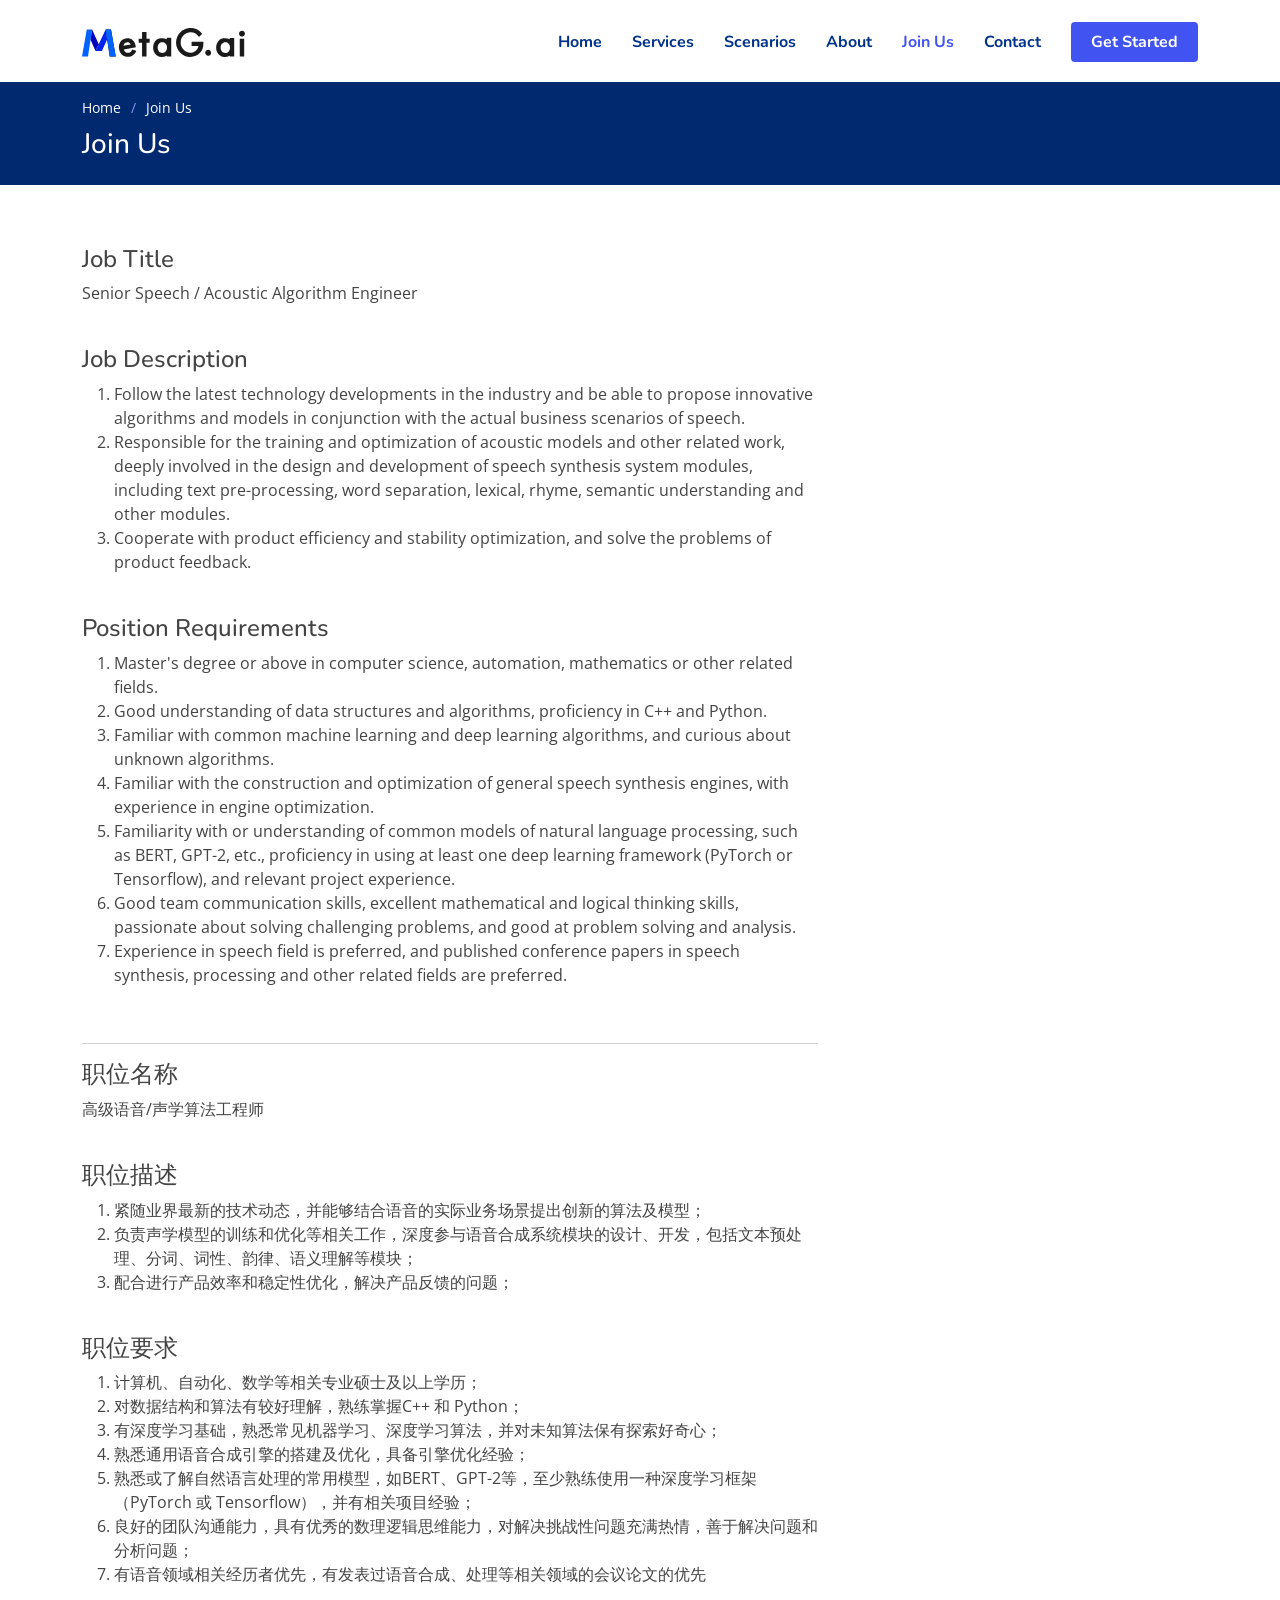
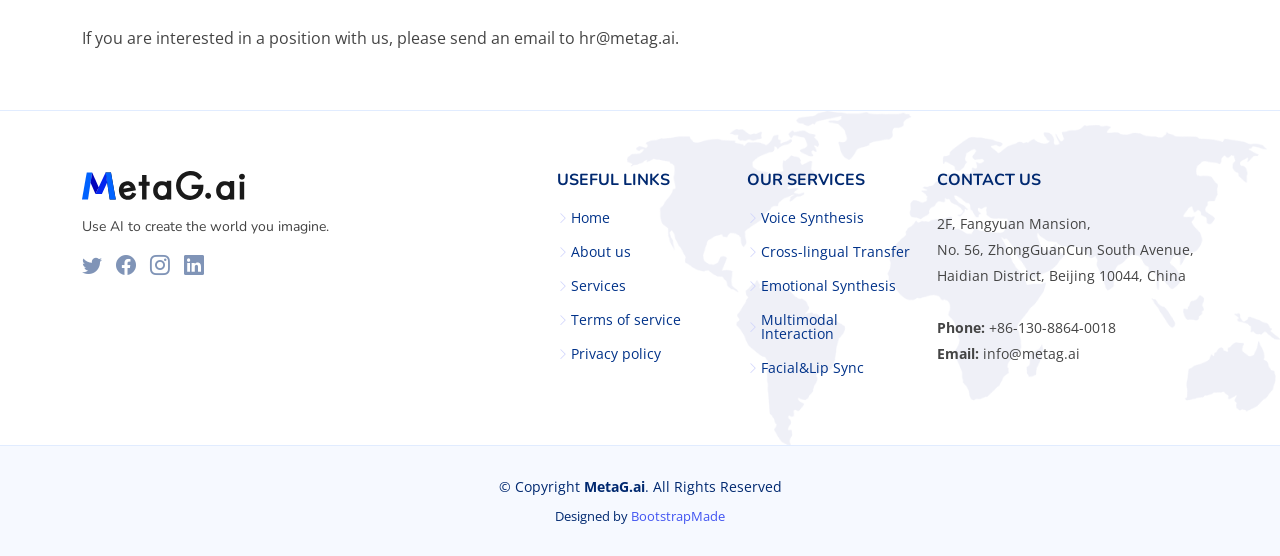
==== commit b02cf721: "uppercase the first letter of reuirement" ====
--- a/join-us.html
+++ b/join-us.html
@@ -107,7 +107,7 @@
     </ol>
 
 <br>
-<h4>Position requirements</h4>
+<h4>Position Requirements</h4>
     <ol>
     <li>Master's degree or above in computer science, automation, mathematics or other related fields.</li>
     <li>Good understanding of data structures and algorithms, proficiency in C++ and Python.</li>
